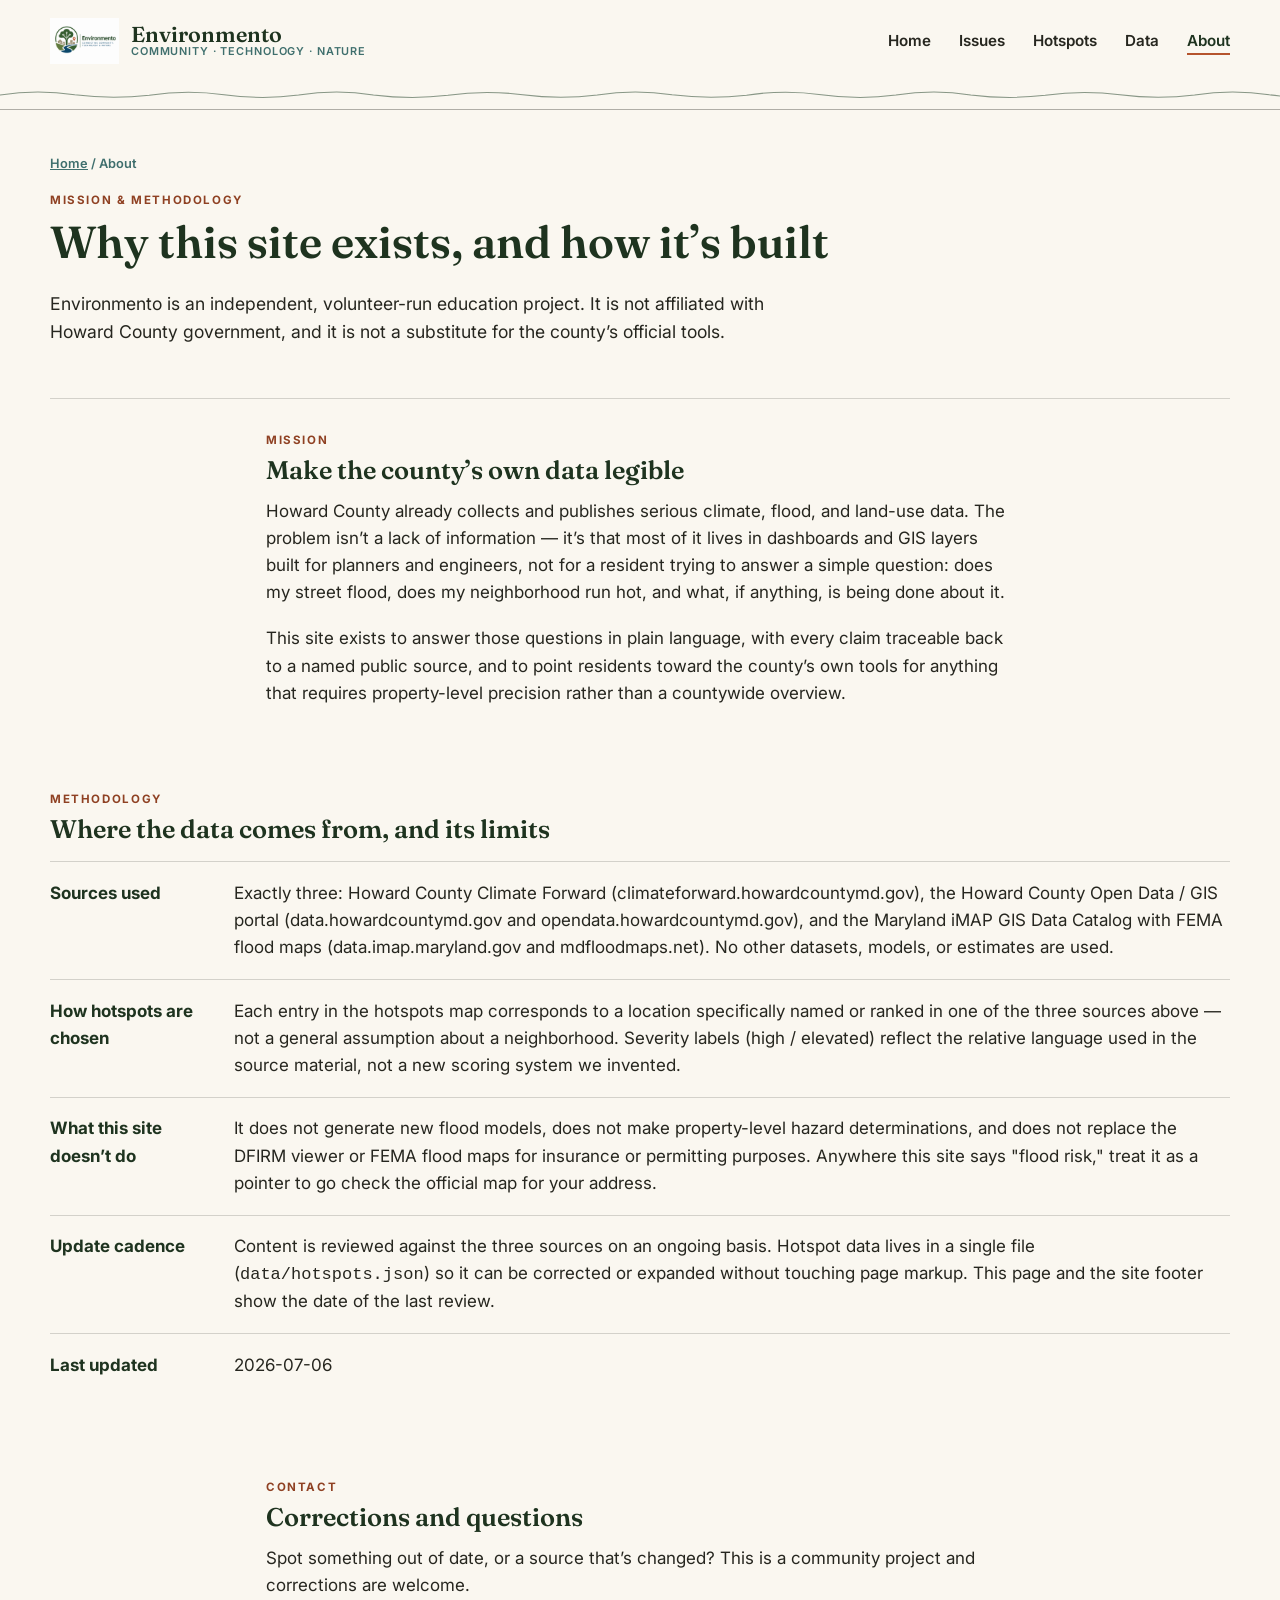
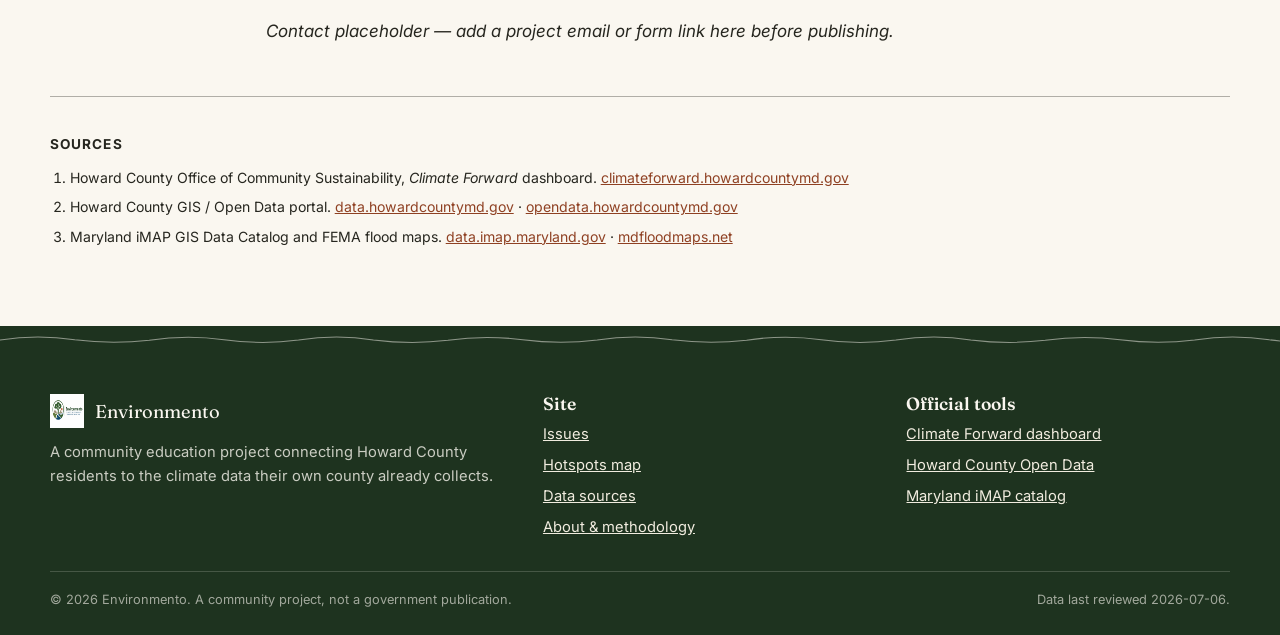
==== pages/about.html @ b81f664d "Initial commit: Environmento site" ====
<!DOCTYPE html>
<html lang="en">
<head>
  <meta charset="UTF-8">
  <meta name="viewport" content="width=device-width, initial-scale=1.0">
  <title>About — Environmento</title>
  <meta name="description" content="Mission, methodology, and contact information for Environmento, a Howard County climate education project.">
  <link rel="icon" href="../assets/images/environmento-logo.png">
  <link rel="preconnect" href="https://fonts.googleapis.com">
  <link rel="preconnect" href="https://fonts.gstatic.com" crossorigin>
  <link href="https://fonts.googleapis.com/css2?family=Fraunces:opsz,wght@9..144,500;9..144,600;9..144,700&family=Inter:wght@400;500;600;700&display=swap" rel="stylesheet">
  <link rel="stylesheet" href="../css/styles.css">
</head>
<body>
  <a class="skip-link" href="#main">Skip to main content</a>

  <header class="site-header">
    <div class="wrap site-header__bar">
      <a class="brand" href="../index.html">
        <img class="brand__logo" src="../assets/images/environmento-logo.png" alt="Environmento logo: a tree with circuit-like branches rooted above a winding river, encircled by houses and rowhomes">
        <span class="brand__text">
          <span class="brand__name">Environmento</span>
          <span class="brand__tagline">Community &middot; Technology &middot; Nature</span>
        </span>
      </a>
      <button class="nav-toggle" aria-expanded="false" aria-controls="main-nav" type="button">
        <span class="visually-hidden">Toggle menu</span>&#9776;
      </button>
      <nav class="main-nav" id="main-nav" aria-label="Main">
        <ul>
          <li><a href="../index.html">Home</a></li>
          <li><a href="issues.html">Issues</a></li>
          <li><a href="hotspots.html">Hotspots</a></li>
          <li><a href="data.html">Data</a></li>
          <li><a href="about.html" aria-current="page">About</a></li>
        </ul>
      </nav>
    </div>
    <svg class="topo-line env-anim" viewBox="0 0 1200 48" width="1200" height="48" preserveAspectRatio="none" aria-hidden="true">
      <path class="env-wave-line" d="M -140 24 Q -105 15, -70 23.65 Q -35 32, 0 24 Q 35 14, 70 23.65 Q 105 31.5, 140 24.35 Q 175 14.5, 210 23.475 Q 245 32.5, 280 24.175 Q 315 13.5, 350 23.825 Q 385 32, 420 24.525 Q 455 15, 490 23.65 Q 525 32, 560 24 Q 595 14, 630 23.65 Q 665 31.5, 700 24.35 Q 735 14.5, 770 23.475 Q 805 32.5, 840 24.175 Q 875 13.5, 910 23.825 Q 945 32, 980 24.525 Q 1015 15, 1050 23.65 Q 1085 32, 1120 24 Q 1155 14, 1190 23.65 Q 1225 31.5, 1260 24.35 Q 1295 14.5, 1330 23.475 Q 1365 32.5, 1400 24.175" fill="none" stroke="currentColor" stroke-width="1.75" stroke-linecap="round"/>
    </svg>
  </header>

  <main id="main">
    <div class="wrap page-head reveal">
      <p class="breadcrumb"><a href="../index.html">Home</a> / About</p>
      <span class="eyebrow">Mission &amp; methodology</span>
      <h1>Why this site exists, and how it&rsquo;s built</h1>
      <p class="page-head__lede">Environmento is an independent, volunteer-run education project. It is not affiliated with Howard County government, and it is not a substitute for the county&rsquo;s official tools.</p>
    </div>

    <section class="wrap section--tight prose reveal">
      <span class="eyebrow">Mission</span>
      <h2>Make the county&rsquo;s own data legible</h2>
      <p>Howard County already collects and publishes serious climate, flood, and land-use data. The problem isn&rsquo;t a lack of information &mdash; it&rsquo;s that most of it lives in dashboards and GIS layers built for planners and engineers, not for a resident trying to answer a simple question: does my street flood, does my neighborhood run hot, and what, if anything, is being done about it.</p>
      <p>This site exists to answer those questions in plain language, with every claim traceable back to a named public source, and to point residents toward the county&rsquo;s own tools for anything that requires property-level precision rather than a countywide overview.</p>
    </section>

    <section class="wrap section--tight reveal">
      <span class="eyebrow">Methodology</span>
      <h2>Where the data comes from, and its limits</h2>
      <dl class="methodology-list">
        <li>
          <dt>Sources used</dt>
          <dd>Exactly three: Howard County Climate Forward (climateforward.howardcountymd.gov), the Howard County Open Data / GIS portal (data.howardcountymd.gov and opendata.howardcountymd.gov), and the Maryland iMAP GIS Data Catalog with FEMA flood maps (data.imap.maryland.gov and mdfloodmaps.net). No other datasets, models, or estimates are used.</dd>
        </li>
        <li>
          <dt>How hotspots are chosen</dt>
          <dd>Each entry in the hotspots map corresponds to a location specifically named or ranked in one of the three sources above &mdash; not a general assumption about a neighborhood. Severity labels (high / elevated) reflect the relative language used in the source material, not a new scoring system we invented.</dd>
        </li>
        <li>
          <dt>What this site doesn&rsquo;t do</dt>
          <dd>It does not generate new flood models, does not make property-level hazard determinations, and does not replace the DFIRM viewer or FEMA flood maps for insurance or permitting purposes. Anywhere this site says "flood risk," treat it as a pointer to go check the official map for your address.</dd>
        </li>
        <li>
          <dt>Update cadence</dt>
          <dd>Content is reviewed against the three sources on an ongoing basis. Hotspot data lives in a single file (<code>data/hotspots.json</code>) so it can be corrected or expanded without touching page markup. This page and the site footer show the date of the last review.</dd>
        </li>
        <li>
          <dt>Last updated</dt>
          <dd>2026-07-06</dd>
        </li>
      </dl>
    </section>

    <section class="wrap section--tight prose reveal">
      <span class="eyebrow">Contact</span>
      <h2>Corrections and questions</h2>
      <p>Spot something out of date, or a source that&rsquo;s changed? This is a community project and corrections are welcome.</p>
      <p><em>Contact placeholder &mdash; add a project email or form link here before publishing.</em></p>
    </section>

    <section class="wrap citations">
      <h2>Sources</h2>
      <ol>
        <li id="cite-1">Howard County Office of Community Sustainability, <em>Climate Forward</em> dashboard. <a href="https://climateforward.howardcountymd.gov/" target="_blank" rel="noopener">climateforward.howardcountymd.gov</a></li>
        <li id="cite-2">Howard County GIS / Open Data portal. <a href="https://data.howardcountymd.gov/" target="_blank" rel="noopener">data.howardcountymd.gov</a> &middot; <a href="https://opendata.howardcountymd.gov/" target="_blank" rel="noopener">opendata.howardcountymd.gov</a></li>
        <li id="cite-3">Maryland iMAP GIS Data Catalog and FEMA flood maps. <a href="https://data.imap.maryland.gov/" target="_blank" rel="noopener">data.imap.maryland.gov</a> &middot; <a href="https://mdfloodmaps.net/" target="_blank" rel="noopener">mdfloodmaps.net</a></li>
      </ol>
    </section>
  </main>

  <footer class="site-footer">
    <svg class="topo-line topo-line--footer env-anim" viewBox="0 0 1200 48" width="1200" height="48" preserveAspectRatio="none" aria-hidden="true">
      <path class="env-wave-line" d="M -140 24 Q -105 15, -70 23.65 Q -35 32, 0 24 Q 35 14, 70 23.65 Q 105 31.5, 140 24.35 Q 175 14.5, 210 23.475 Q 245 32.5, 280 24.175 Q 315 13.5, 350 23.825 Q 385 32, 420 24.525 Q 455 15, 490 23.65 Q 525 32, 560 24 Q 595 14, 630 23.65 Q 665 31.5, 700 24.35 Q 735 14.5, 770 23.475 Q 805 32.5, 840 24.175 Q 875 13.5, 910 23.825 Q 945 32, 980 24.525 Q 1015 15, 1050 23.65 Q 1085 32, 1120 24 Q 1155 14, 1190 23.65 Q 1225 31.5, 1260 24.35 Q 1295 14.5, 1330 23.475 Q 1365 32.5, 1400 24.175" fill="none" stroke="currentColor" stroke-width="1.75" stroke-linecap="round"/>
    </svg>
    <div class="wrap site-footer__top">
      <div class="site-footer__grid">
        <div>
          <div class="site-footer__brand">
            <img src="../assets/images/environmento-logo.png" alt="" width="34" height="34">
            <span>Environmento</span>
          </div>
          <p>A community education project connecting Howard County residents to the climate data their own county already collects.</p>
        </div>
        <div>
          <h2>Site</h2>
          <ul>
            <li><a href="issues.html">Issues</a></li>
            <li><a href="hotspots.html">Hotspots map</a></li>
            <li><a href="data.html">Data sources</a></li>
            <li><a href="about.html">About &amp; methodology</a></li>
          </ul>
        </div>
        <div>
          <h2>Official tools</h2>
          <ul>
            <li><a href="https://climateforward.howardcountymd.gov/" target="_blank" rel="noopener">Climate Forward dashboard</a></li>
            <li><a href="https://data.howardcountymd.gov/" target="_blank" rel="noopener">Howard County Open Data</a></li>
            <li><a href="https://data.imap.maryland.gov/" target="_blank" rel="noopener">Maryland iMAP catalog</a></li>
          </ul>
        </div>
      </div>
    </div>
    <div class="wrap site-footer__bottom">
      <span>&copy; <span id="current-year">2026</span> Environmento. A community project, not a government publication.</span>
      <span>Data last reviewed 2026-07-06.</span>
    </div>
  </footer>

  <script src="../js/main.js"></script>
</body>
</html>
---- css/styles.css ----
/* =========================================================
   Environmento — Howard County climate awareness site
   Design system: earthy, editorial, restrained.
   ========================================================= */

:root {
  /* Patapsco valley palette */
  --forest: #2d4a32;
  --forest-dark: #1e331f;
  --cream: #faf7f0;
  --cream-deep: #f1ecdf;
  --clay: #b5542d;
  --clay-dark: #8f4123;
  --charcoal: #26261f;
  --amber: #b8842e;
  --teal: #3f6f6d;

  --rule: rgba(38, 38, 31, 0.18);
  --rule-strong: rgba(38, 38, 31, 0.35);

  --serif: "Fraunces", Georgia, "Times New Roman", serif;
  --sans: "Inter", -apple-system, BlinkMacSystemFont, "Segoe UI", sans-serif;

  --measure: 68ch;
  --container: 1180px;
}

/* ---------- Reset ---------- */
*, *::before, *::after { box-sizing: border-box; }
html { -webkit-text-size-adjust: 100%; scroll-behavior: smooth; }
body {
  margin: 0;
  background: var(--cream);
  color: var(--charcoal);
  font-family: var(--sans);
  font-size: 1.0625rem;
  line-height: 1.6;
  -webkit-font-smoothing: antialiased;
}
img { max-width: 100%; display: block; }
h1, h2, h3, h4 {
  font-family: var(--serif);
  font-weight: 600;
  line-height: 1.15;
  color: var(--forest-dark);
  margin: 0 0 0.5em;
}
p { margin: 0 0 1.1em; }
a { color: var(--clay-dark); }
ul, ol { padding-left: 1.3em; }

@media (prefers-reduced-motion: reduce) {
  html { scroll-behavior: auto; }
  * { animation-duration: 0.001ms !important; transition-duration: 0.001ms !important; }
}

/* ---------- Skip link & focus ---------- */
.skip-link {
  position: absolute;
  left: -999px;
  top: 0;
  background: var(--forest-dark);
  color: var(--cream);
  padding: 0.75em 1.25em;
  z-index: 200;
  font-family: var(--sans);
  font-weight: 600;
  text-decoration: none;
  border-radius: 0 0 4px 0;
}
.skip-link:focus {
  left: 0;
}

:focus-visible {
  outline: 3px solid var(--clay);
  outline-offset: 2px;
}
a:focus-visible, button:focus-visible {
  outline: 3px solid var(--clay-dark);
  outline-offset: 2px;
}

/* ---------- Layout helpers ---------- */
.wrap {
  max-width: var(--container);
  margin: 0 auto;
  padding: 0 1.5rem;
}
.prose {
  max-width: var(--measure);
}
.rule {
  border: none;
  border-top: 1px solid var(--rule);
  margin: 2.5rem 0;
}
.eyebrow {
  font-family: var(--sans);
  font-size: 0.72rem;
  font-weight: 700;
  letter-spacing: 0.14em;
  text-transform: uppercase;
  color: var(--clay-dark);
  display: block;
  margin-bottom: 0.6em;
}
.visually-hidden {
  position: absolute;
  width: 1px; height: 1px;
  margin: -1px; padding: 0; border: 0;
  clip: rect(0 0 0 0);
  clip-path: inset(50%);
  overflow: hidden;
  white-space: nowrap;
}

/* ---------- Topographic motif ---------- */
.topo-line {
  display: block;
  width: 100%;
  height: 28px;
  color: var(--forest);
  opacity: 0.55;
}
.topo-line--footer { color: var(--cream); opacity: 0.5; }

/* ---------- Header ---------- */
.site-header {
  border-bottom: 1px solid var(--rule-strong);
  background: var(--cream);
}
.site-header__bar {
  display: flex;
  align-items: center;
  justify-content: space-between;
  gap: 1.5rem;
  padding: 1.1rem 0;
}
.brand {
  display: flex;
  align-items: center;
  gap: 0.75rem;
  text-decoration: none;
  color: var(--charcoal);
}
.brand__logo {
  height: 46px;
  width: auto;
}
.brand__text {
  display: flex;
  flex-direction: column;
  line-height: 1.1;
}
.brand__name {
  font-family: var(--serif);
  font-weight: 600;
  font-size: 1.35rem;
  color: var(--forest-dark);
}
.brand__tagline {
  font-size: 0.68rem;
  letter-spacing: 0.08em;
  text-transform: uppercase;
  color: var(--teal);
  font-weight: 600;
}

.main-nav ul {
  list-style: none;
  display: flex;
  gap: 1.75rem;
  margin: 0;
  padding: 0;
}
.main-nav a {
  font-weight: 600;
  font-size: 0.95rem;
  text-decoration: none;
  color: var(--charcoal);
  padding-bottom: 3px;
  border-bottom: 2px solid transparent;
}
.main-nav a:hover,
.main-nav a[aria-current="page"] {
  border-bottom-color: var(--clay);
  color: var(--forest-dark);
}

.nav-toggle {
  display: none;
  background: none;
  border: 1px solid var(--rule-strong);
  border-radius: 4px;
  padding: 0.5em 0.7em;
  font-size: 1.2rem;
  color: var(--forest-dark);
}

/* ---------- Hero ---------- */
.hero {
  padding: 3.5rem 0 3rem;
  border-bottom: 1px solid var(--rule);
}
.hero__grid {
  display: grid;
  grid-template-columns: 1.35fr 1fr;
  gap: 3rem;
  align-items: end;
}
.hero__eyebrow { margin-bottom: 0.9em; }
.hero h1 {
  font-size: clamp(2.1rem, 4.2vw, 3.4rem);
  margin-bottom: 0.4em;
}
.hero__lede {
  font-size: 1.2rem;
  color: var(--charcoal);
  max-width: 46ch;
}
.hero__aside {
  border-left: 1px solid var(--rule-strong);
  padding-left: 1.75rem;
}
.hero__aside p { font-size: 0.95rem; }
.hero__stat {
  font-family: var(--serif);
  font-size: 2.6rem;
  color: var(--clay-dark);
  line-height: 1;
  display: block;
}
.hero__stat-label {
  font-size: 0.85rem;
  color: var(--charcoal);
  display: block;
  margin-top: 0.35em;
}

.hero-cta {
  display: inline-flex;
  align-items: center;
  gap: 0.5em;
  margin-top: 1.6rem;
  font-family: var(--sans);
  font-weight: 700;
  font-size: 1rem;
  text-decoration: none;
  color: var(--cream);
  background: var(--forest-dark);
  padding: 0.85em 1.5em;
  border-radius: 2px;
}
.hero-cta:hover { background: var(--forest); }
.hero-cta:focus-visible { outline-offset: 3px; }
.hero-cta__arrow { font-size: 1.1em; }

/* ---------- Issue teasers ---------- */
.teasers {
  padding: 3rem 0;
}
.teasers__head {
  display: flex;
  justify-content: space-between;
  align-items: baseline;
  gap: 1rem;
  margin-bottom: 1.75rem;
  flex-wrap: wrap;
}
.teasers__head h2 { margin-bottom: 0; }
.teasers__link {
  font-weight: 600;
  font-size: 0.95rem;
  text-decoration: none;
  white-space: nowrap;
}
.teasers__link:hover { text-decoration: underline; }

.teaser-grid {
  display: grid;
  grid-template-columns: repeat(3, 1fr);
  gap: 0;
  border-top: 1px solid var(--rule-strong);
}
.teaser {
  padding: 1.75rem 1.75rem 1.75rem 0;
  border-right: 1px solid var(--rule);
}
.teaser:last-child { border-right: none; padding-right: 0; }
.teaser:not(:first-child) { padding-left: 1.75rem; }
.teaser__tag {
  display: inline-block;
  font-size: 0.7rem;
  font-weight: 700;
  letter-spacing: 0.08em;
  text-transform: uppercase;
  padding: 0.25em 0.6em;
  margin-bottom: 0.9em;
  border: 1px solid currentColor;
}
.teaser__tag--flood { color: var(--clay-dark); }
.teaser__tag--heat { color: var(--amber); }
.teaser__tag--water { color: var(--teal); }
.teaser h3 { font-size: 1.3rem; }
.teaser p { font-size: 0.98rem; }
.teaser a.teaser__more {
  font-weight: 600;
  font-size: 0.92rem;
  text-decoration: none;
}
.teaser a.teaser__more:hover { text-decoration: underline; }

/* ---------- Callout / feature band ---------- */
.callout {
  background: var(--forest-dark);
  color: var(--cream-deep);
  padding: 3rem 0;
}
.callout h2 { color: var(--cream); }
.callout .eyebrow { color: #cbb98a; }
.callout__grid {
  display: grid;
  grid-template-columns: 1fr auto;
  gap: 2rem;
  align-items: center;
}
.callout p { max-width: 56ch; color: rgba(250,247,240,0.85); }
.callout .hero-cta {
  background: var(--clay);
  color: var(--cream);
  margin-top: 0;
}
.callout .hero-cta:hover { background: var(--clay-dark); }

/* ---------- Sections generic ---------- */
.section { padding: 3rem 0; }
.section--tight { padding: 2rem 0; }
.section h2 {
  font-size: clamp(1.6rem, 2.6vw, 2.1rem);
}

/* ---------- Page header (interior pages) ---------- */
.page-head {
  padding: 2.75rem 0 2rem;
  border-bottom: 1px solid var(--rule);
}
.page-head h1 {
  font-size: clamp(1.9rem, 3.6vw, 2.8rem);
}
.page-head__lede {
  max-width: var(--measure);
  font-size: 1.1rem;
}
.breadcrumb {
  font-size: 0.8rem;
  color: var(--teal);
  margin-bottom: 1rem;
  font-weight: 600;
}
.breadcrumb a { color: var(--teal); }

/* ---------- Issue explainer blocks (issues.html) ---------- */
.issue-block {
  padding: 3rem 0;
  border-bottom: 1px solid var(--rule);
  display: grid;
  grid-template-columns: 1fr 1fr;
  gap: 3rem;
}
.issue-block:nth-child(even) .issue-block__figure { order: -1; }
.issue-block__label {
  font-size: 0.72rem;
  font-weight: 700;
  letter-spacing: 0.12em;
  text-transform: uppercase;
}
.issue-block--flood .issue-block__label { color: var(--clay-dark); }
.issue-block--heat .issue-block__label { color: var(--amber); }
.issue-block--water .issue-block__label { color: var(--teal); }

.issue-block__figure img {
  width: 100%;
  height: 260px;
  object-fit: cover;
  filter: saturate(0.72) sepia(0.12);
  border: 1px solid var(--rule-strong);
}
.issue-block__figure figcaption {
  font-size: 0.82rem;
  color: var(--teal);
  margin-top: 0.6em;
  font-style: italic;
}

.stat-strip {
  display: flex;
  gap: 2.25rem;
  margin: 1.5rem 0;
  flex-wrap: wrap;
}
.stat-strip__item {
  border-left: 3px solid var(--clay);
  padding-left: 0.85rem;
}
.stat-strip__num {
  font-family: var(--serif);
  font-size: 1.9rem;
  display: block;
  color: var(--forest-dark);
  line-height: 1.1;
}
.stat-strip__label {
  font-size: 0.82rem;
  color: var(--charcoal);
}
.stat-strip__item sup { font-size: 0.65em; }

.action-list {
  background: var(--cream-deep);
  border: 1px solid var(--rule);
  padding: 1.75rem 2rem;
  margin-top: 1rem;
}
.action-list h3 { font-size: 1.15rem; }
.action-list ul { padding-left: 1.1em; }
.action-list li { margin-bottom: 0.6em; }

/* ---------- Hotspots map page ---------- */
.map-layout {
  display: grid;
  grid-template-columns: 1fr;
  gap: 1.5rem;
}
.filter-bar {
  display: flex;
  flex-wrap: wrap;
  gap: 0.6rem;
  align-items: center;
  padding: 1rem 0;
  border-top: 1px solid var(--rule);
  border-bottom: 1px solid var(--rule);
  margin-bottom: 1.5rem;
}
.filter-bar__label {
  font-size: 0.78rem;
  font-weight: 700;
  letter-spacing: 0.08em;
  text-transform: uppercase;
  color: var(--charcoal);
  margin-right: 0.4rem;
}
.filter-chip {
  font-family: var(--sans);
  font-weight: 600;
  font-size: 0.88rem;
  background: transparent;
  border: 1.5px solid var(--rule-strong);
  color: var(--charcoal);
  padding: 0.45em 0.95em;
  border-radius: 999px;
  cursor: pointer;
  display: inline-flex;
  align-items: center;
  gap: 0.5em;
}
.filter-chip__swatch {
  width: 0.65em;
  height: 0.65em;
  border-radius: 50%;
  display: inline-block;
}
.filter-chip[aria-pressed="true"] {
  border-color: currentColor;
  background: var(--cream-deep);
}
.filter-chip--flood[aria-pressed="true"] { color: var(--clay-dark); }
.filter-chip--heat[aria-pressed="true"] { color: var(--amber); }
.filter-chip--water[aria-pressed="true"] { color: var(--teal); }
.filter-chip:hover { background: var(--cream-deep); }

#map {
  width: 100%;
  height: 520px;
  border: 1px solid var(--rule-strong);
  background: var(--cream-deep);
}
.map-note {
  font-size: 0.85rem;
  color: var(--teal);
  margin-top: 0.6rem;
}

.disclaimer {
  background: var(--cream-deep);
  border-left: 4px solid var(--clay);
  padding: 1.1rem 1.4rem;
  margin: 1.75rem 0;
  font-size: 0.94rem;
}
.disclaimer strong { color: var(--forest-dark); }

.hotspot-table-wrap {
  overflow-x: auto;
  border: 1px solid var(--rule);
}
table.hotspot-table {
  width: 100%;
  border-collapse: collapse;
  font-size: 0.94rem;
}
.hotspot-table caption {
  text-align: left;
  padding: 0.9rem 1rem 0.6rem;
  font-size: 0.85rem;
  color: var(--teal);
}
.hotspot-table th, .hotspot-table td {
  text-align: left;
  padding: 0.85rem 1rem;
  border-top: 1px solid var(--rule);
  vertical-align: top;
}
.hotspot-table thead th {
  font-size: 0.75rem;
  letter-spacing: 0.06em;
  text-transform: uppercase;
  color: var(--charcoal);
  border-top: none;
  border-bottom: 2px solid var(--rule-strong);
}
.hotspot-table tbody tr {
  cursor: pointer;
}
.hotspot-table tbody tr:hover,
.hotspot-table tbody tr:focus-within,
.hotspot-table tbody tr.is-active {
  background: var(--cream-deep);
}
.hotspot-table tbody tr[hidden] { display: none; }

.badge {
  display: inline-block;
  font-size: 0.72rem;
  font-weight: 700;
  letter-spacing: 0.04em;
  text-transform: uppercase;
  padding: 0.22em 0.6em;
  border-radius: 2px;
  color: var(--cream);
}
.badge--high { background: var(--clay-dark); }
.badge--elevated { background: var(--amber); }

.row-link {
  font-weight: 600;
  background: none;
  border: none;
  color: var(--clay-dark);
  font-family: var(--sans);
  font-size: 0.94rem;
  cursor: pointer;
  padding: 0;
  text-decoration: underline;
}

/* Leaflet popup theming */
.leaflet-popup-content-wrapper {
  background: var(--cream);
  color: var(--charcoal);
  border-radius: 2px;
  font-family: var(--sans);
}
.popup h3 {
  font-family: var(--serif);
  font-size: 1.05rem;
  margin-bottom: 0.3em;
}
.popup p { font-size: 0.88rem; margin-bottom: 0.6em; }
.popup .badge { margin-bottom: 0.5em; }
.popup__done {
  font-size: 0.82rem;
  border-top: 1px solid var(--rule);
  padding-top: 0.5em;
  margin-top: 0.5em;
}
.popup__source {
  font-size: 0.8rem;
}

/* ---------- Data page ---------- */
.data-source-card {
  border: 1px solid var(--rule-strong);
  padding: 1.75rem;
  margin-bottom: 1.5rem;
}
.data-source-card h3 {
  font-size: 1.3rem;
  margin-bottom: 0.2em;
}
.data-source-card__meta {
  font-size: 0.8rem;
  color: var(--teal);
  margin-bottom: 0.9em;
  font-weight: 600;
}
.data-source-card__link {
  display: inline-block;
  margin-top: 0.4em;
  font-weight: 700;
  text-decoration: none;
  border-bottom: 2px solid var(--clay);
}
.data-source-card__link:hover { border-color: var(--clay-dark); }

/* ---------- About page ---------- */
.methodology-list {
  list-style: none;
  padding: 0;
}
.methodology-list li {
  padding: 1.1rem 0;
  border-top: 1px solid var(--rule);
  display: grid;
  grid-template-columns: 160px 1fr;
  gap: 1.5rem;
}
.methodology-list dt {
  font-weight: 700;
  color: var(--forest-dark);
}
.methodology-list dd { margin: 0; }

/* ---------- Footnotes / citations ---------- */
.citations {
  padding: 2.5rem 0 1rem;
  border-top: 1px solid var(--rule-strong);
}
.citations h2 {
  font-size: 0.85rem;
  letter-spacing: 0.08em;
  text-transform: uppercase;
  color: var(--charcoal);
  font-family: var(--sans);
  font-weight: 700;
}
.citations ol {
  padding-left: 1.4em;
  font-size: 0.88rem;
  color: var(--charcoal);
}
.citations li { margin-bottom: 0.5em; }
.citations a { color: var(--clay-dark); }

/* ---------- Footer ---------- */
.site-footer {
  background: var(--forest-dark);
  color: var(--cream-deep);
  margin-top: 3rem;
}
.site-footer__top { padding: 2.5rem 0 1.5rem; }
.site-footer__grid {
  display: grid;
  grid-template-columns: 1.4fr 1fr 1fr;
  gap: 2.5rem;
}
.site-footer h2 {
  color: var(--cream);
  font-size: 1.1rem;
}
.site-footer p, .site-footer li {
  color: rgba(250,247,240,0.78);
  font-size: 0.92rem;
}
.site-footer a { color: var(--cream-deep); }
.site-footer a:hover { color: var(--cream); }
.site-footer ul { list-style: none; padding: 0; margin: 0; }
.site-footer li { margin-bottom: 0.5em; }
.site-footer__brand {
  display: flex;
  align-items: center;
  gap: 0.7rem;
  margin-bottom: 0.8rem;
}
.site-footer__brand img { height: 34px; }
.site-footer__brand span {
  font-family: var(--serif);
  font-size: 1.15rem;
  color: var(--cream);
}
.site-footer__bottom {
  border-top: 1px solid rgba(250,247,240,0.18);
  padding: 1.1rem 0 1.6rem;
  font-size: 0.8rem;
  color: rgba(250,247,240,0.6);
  display: flex;
  justify-content: space-between;
  flex-wrap: wrap;
  gap: 0.5rem;
}

/* ---------- Responsive ---------- */
@media (max-width: 900px) {
  .hero__grid { grid-template-columns: 1fr; }
  .hero__aside {
    border-left: none;
    border-top: 1px solid var(--rule-strong);
    padding-left: 0;
    padding-top: 1.25rem;
    display: flex;
    gap: 2rem;
  }
  .teaser-grid { grid-template-columns: 1fr; }
  .teaser {
    border-right: none;
    padding: 1.5rem 0;
    border-bottom: 1px solid var(--rule);
  }
  .teaser:not(:first-child) { padding-left: 0; }
  .issue-block { grid-template-columns: 1fr; gap: 1.5rem; }
  .issue-block:nth-child(even) .issue-block__figure { order: 0; }
  .callout__grid { grid-template-columns: 1fr; text-align: left; }
  .site-footer__grid { grid-template-columns: 1fr 1fr; }
  .methodology-list li { grid-template-columns: 1fr; gap: 0.3rem; }
}

@media (max-width: 700px) {
  .main-nav { display: none; }
  .main-nav.is-open {
    display: block;
    position: absolute;
    top: 100%;
    left: 0;
    right: 0;
    background: var(--cream);
    border-bottom: 1px solid var(--rule-strong);
    padding: 1rem 1.5rem 1.5rem;
    z-index: 100;
  }
  .main-nav.is-open ul {
    flex-direction: column;
    gap: 1rem;
  }
  .nav-toggle { display: inline-flex; }
  .site-header__bar { position: relative; }
  .site-footer__grid { grid-template-columns: 1fr; gap: 1.75rem; }
  #map { height: 420px; }
  .hero__aside { flex-direction: column; gap: 1rem; }
}

/* =========================================================
   Motion — animated line-art illustrations + scroll reveals
   ========================================================= */

/* Recolor the wave asset's hardcoded stroke to inherit .topo-line's color */
.env-wave-line { stroke: currentColor; }

/* Illustration sizing: modest, never dominating the section */
.issue-block__icon {
  width: 260px;
  height: auto;
  margin-bottom: 1rem;
}
.issue-block__icon svg { display: block; width: 100%; height: auto; }

.hero__scroll-hint {
  width: 32px;
  margin: 2rem auto 0;
  opacity: 1;
  transition: opacity 0.4s ease-out;
}
.hero__scroll-hint svg { display: block; width: 100%; height: auto; }
body.has-scrolled .hero__scroll-hint {
  opacity: 0;
  pointer-events: none;
}

/* Idle loops: keyframes for each asset's animated parts */
@keyframes env-wave-drift {
  0% { transform: translate(0, 0); }
  25% { transform: translate(-35px, -13px); }
  50% { transform: translate(-70px, 0); }
  75% { transform: translate(-105px, -13px); }
  100% { transform: translate(-140px, 0); }
}
@keyframes env-river-bob {
  0%, 100% { transform: translateY(0); }
  50% { transform: translateY(-10px); }
}
@keyframes env-sun-ray-pulse {
  0%, 87.5%, 100% { opacity: 0.1; stroke-width: 1.75px; }
  6.25% { opacity: 1; stroke-width: 3.25px; }
  12.5% { opacity: 0.1; stroke-width: 1.75px; }
}
@keyframes env-drop-fall {
  0% { opacity: 0; translate: 0 0; }
  10% { opacity: 1; translate: 0 0; }
  55%, 100% { opacity: 0; translate: 0 32px; }
}
@keyframes env-scroll-pulse {
  0%, 100% { opacity: 0.25; transform: translateY(0); }
  50% { opacity: 1; transform: translateY(6px); }
}

/* No animation exists until JS marks the wrapper visible — assigning the
   animation fresh (rather than toggling animation-play-state on a paused
   animation) avoids a WebKit/Safari bug where animations created already
   paused sometimes never start even after switching to "running". */
.env-anim.is-visible .env-wave-line { animation: env-wave-drift 3.5s ease-in-out infinite; }
.env-anim.is-visible .env-river-water { animation: env-river-bob 1.2s ease-in-out infinite; }
.env-anim.is-visible .env-sun-ray { animation: env-sun-ray-pulse 4s ease-in-out infinite; }
.env-anim.is-visible .env-drop { animation: env-drop-fall 1.8s ease-in infinite; }
.env-anim.is-visible .env-scroll { animation: env-scroll-pulse 1.8s ease-in-out infinite; }

/* Scroll reveals: fade + translate up, staggered by JS via --reveal-delay */
.reveal {
  opacity: 0;
  transform: translateY(16px);
  transition: opacity 0.6s ease-out, transform 0.6s ease-out;
  transition-delay: var(--reveal-delay, 0ms);
}
.reveal.is-revealed {
  opacity: 1;
  transform: translateY(0);
}

/* Hover: cards lift slightly and border shifts toward terracotta (desktop only) */
@media (hover: hover) and (pointer: fine) {
  .teaser, .data-source-card, .action-list {
    transition: transform 150ms ease, border-color 150ms ease;
  }
  .teaser:hover { transform: translateY(-2px); border-right-color: var(--clay); border-bottom-color: var(--clay); }
  .data-source-card:hover, .action-list:hover {
    transform: translateY(-2px);
    border-color: var(--clay);
  }
}

@media (prefers-reduced-motion: reduce) {
  .env-wave-line, .env-river-water, .env-sun-ray, .env-drop, .env-scroll {
    animation-play-state: paused !important;
  }
  .reveal {
    opacity: 1 !important;
    transform: none !important;
    transition: none !important;
  }
  .hero__scroll-hint { display: none; }
}
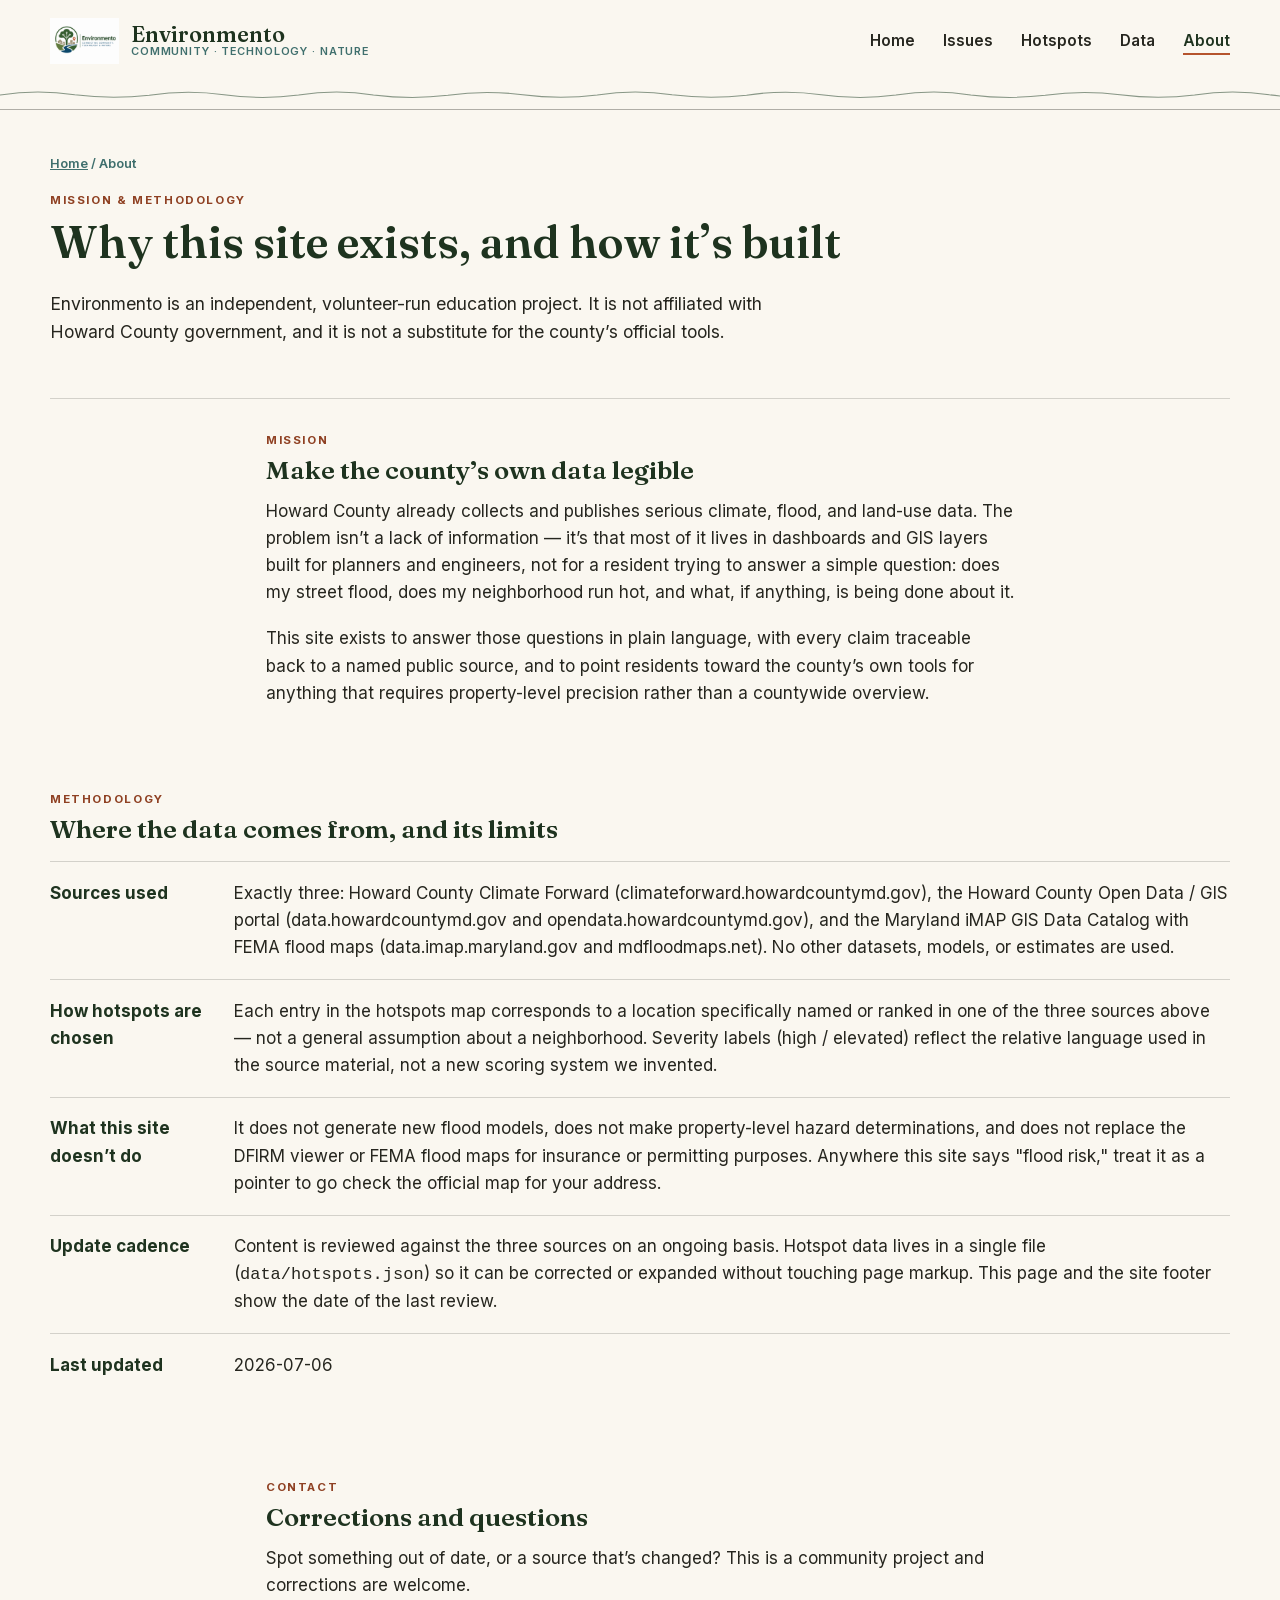
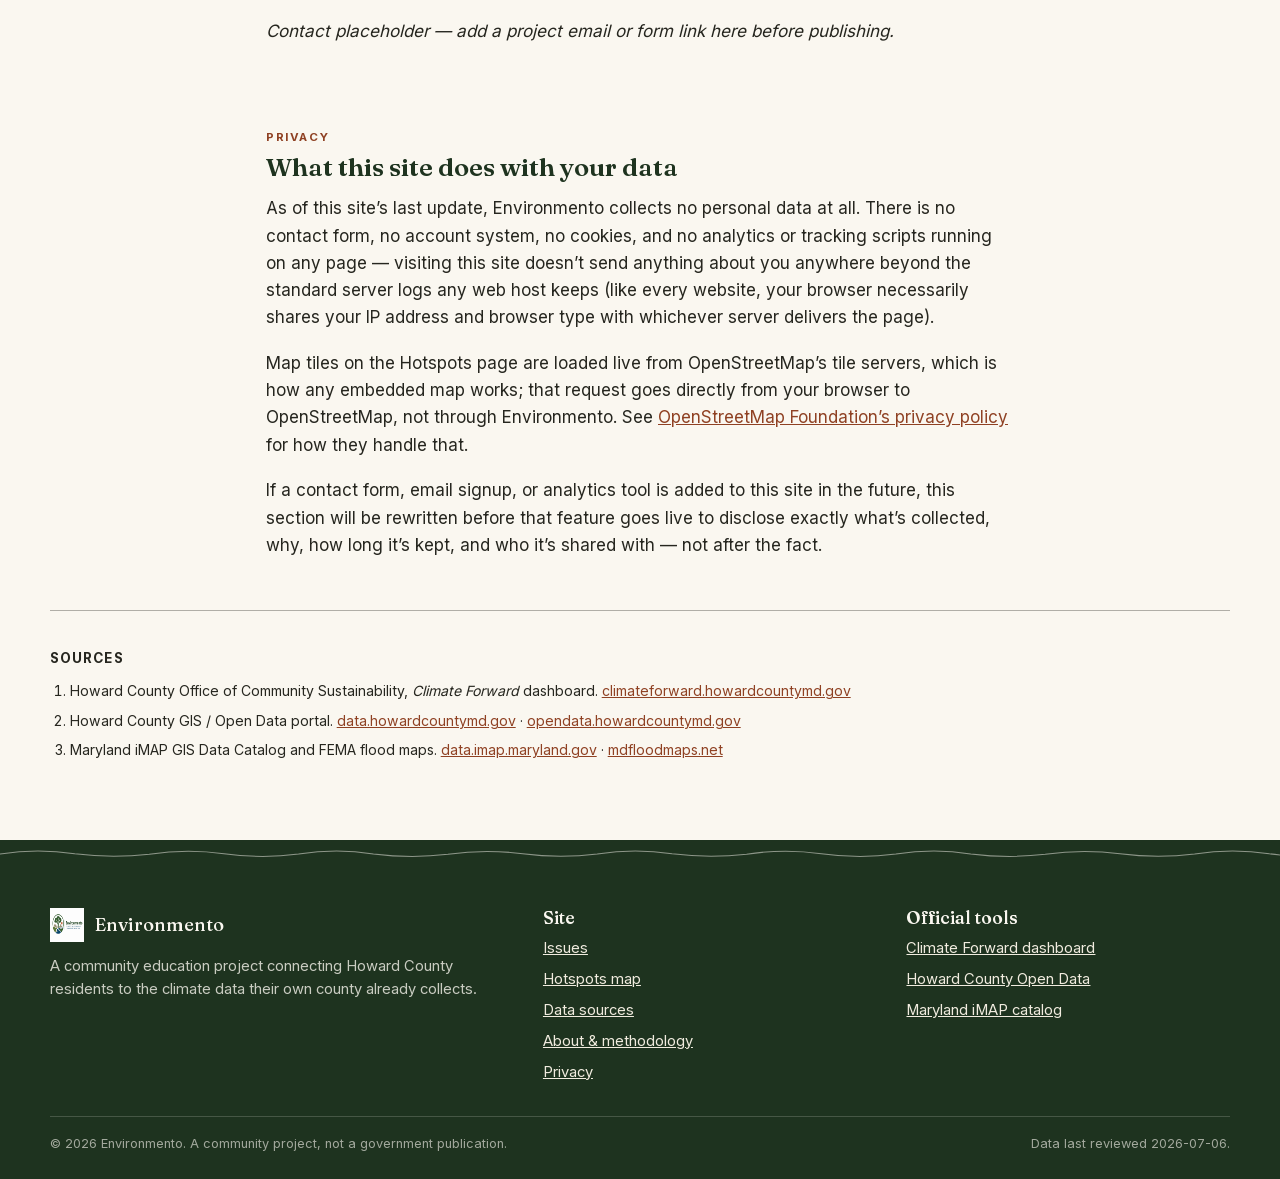
==== commit 17c41b23: "Replace placeholder images, self-host fonts, add privacy section, bigger/wavier animations - Replace" ====
--- a/pages/about.html
+++ b/pages/about.html
@@ -6,9 +6,6 @@
   <title>About — Environmento</title>
   <meta name="description" content="Mission, methodology, and contact information for Environmento, a Howard County climate education project.">
   <link rel="icon" href="../assets/images/environmento-logo.png">
-  <link rel="preconnect" href="https://fonts.googleapis.com">
-  <link rel="preconnect" href="https://fonts.gstatic.com" crossorigin>
-  <link href="https://fonts.googleapis.com/css2?family=Fraunces:opsz,wght@9..144,500;9..144,600;9..144,700&family=Inter:wght@400;500;600;700&display=swap" rel="stylesheet">
   <link rel="stylesheet" href="../css/styles.css">
 </head>
 <body>
@@ -90,6 +87,14 @@
       <p><em>Contact placeholder &mdash; add a project email or form link here before publishing.</em></p>
     </section>
 
+    <section class="wrap section--tight prose reveal" id="privacy">
+      <span class="eyebrow">Privacy</span>
+      <h2>What this site does with your data</h2>
+      <p>As of this site&rsquo;s last update, Environmento collects no personal data at all. There is no contact form, no account system, no cookies, and no analytics or tracking scripts running on any page &mdash; visiting this site doesn&rsquo;t send anything about you anywhere beyond the standard server logs any web host keeps (like every website, your browser necessarily shares your IP address and browser type with whichever server delivers the page).</p>
+      <p>Map tiles on the Hotspots page are loaded live from OpenStreetMap&rsquo;s tile servers, which is how any embedded map works; that request goes directly from your browser to OpenStreetMap, not through Environmento. See <a href="https://wiki.osmfoundation.org/wiki/Privacy_Policy" target="_blank" rel="noopener">OpenStreetMap Foundation&rsquo;s privacy policy</a> for how they handle that.</p>
+      <p>If a contact form, email signup, or analytics tool is added to this site in the future, this section will be rewritten before that feature goes live to disclose exactly what&rsquo;s collected, why, how long it&rsquo;s kept, and who it&rsquo;s shared with &mdash; not after the fact.</p>
+    </section>
+
     <section class="wrap citations">
       <h2>Sources</h2>
       <ol>
@@ -120,6 +125,7 @@
             <li><a href="hotspots.html">Hotspots map</a></li>
             <li><a href="data.html">Data sources</a></li>
             <li><a href="about.html">About &amp; methodology</a></li>
+            <li><a href="about.html#privacy">Privacy</a></li>
           </ul>
         </div>
         <div>
--- a/css/styles.css
+++ b/css/styles.css
@@ -2,6 +2,24 @@
    Environmento — Howard County climate awareness site
    Design system: earthy, editorial, restrained.
    ========================================================= */
+
+/* Self-hosted fonts (not loaded from Google's CDN) so no visitor IP
+   addresses are sent to a third party on page load. Both are variable
+   fonts, so one file each covers the full weight range used on the site. */
+@font-face {
+  font-family: "Fraunces";
+  font-style: normal;
+  font-weight: 500 700;
+  font-display: swap;
+  src: url("../assets/fonts/fraunces-variable.woff2") format("woff2");
+}
+@font-face {
+  font-family: "Inter";
+  font-style: normal;
+  font-weight: 400 700;
+  font-display: swap;
+  src: url("../assets/fonts/inter-variable.woff2") format("woff2");
+}
 
 :root {
   /* Patapsco valley palette */
@@ -757,7 +775,7 @@
 
 /* Illustration sizing: modest, never dominating the section */
 .issue-block__icon {
-  width: 260px;
+  width: 320px;
   height: auto;
   margin-bottom: 1rem;
 }
@@ -778,9 +796,13 @@
 /* Idle loops: keyframes for each asset's animated parts */
 @keyframes env-wave-drift {
   0% { transform: translate(0, 0); }
-  25% { transform: translate(-35px, -13px); }
+  12.5% { transform: translate(-17.5px, -19px); }
+  25% { transform: translate(-35px, 0); }
+  37.5% { transform: translate(-52.5px, -19px); }
   50% { transform: translate(-70px, 0); }
-  75% { transform: translate(-105px, -13px); }
+  62.5% { transform: translate(-87.5px, -19px); }
+  75% { transform: translate(-105px, 0); }
+  87.5% { transform: translate(-122.5px, -19px); }
   100% { transform: translate(-140px, 0); }
 }
 @keyframes env-river-bob {
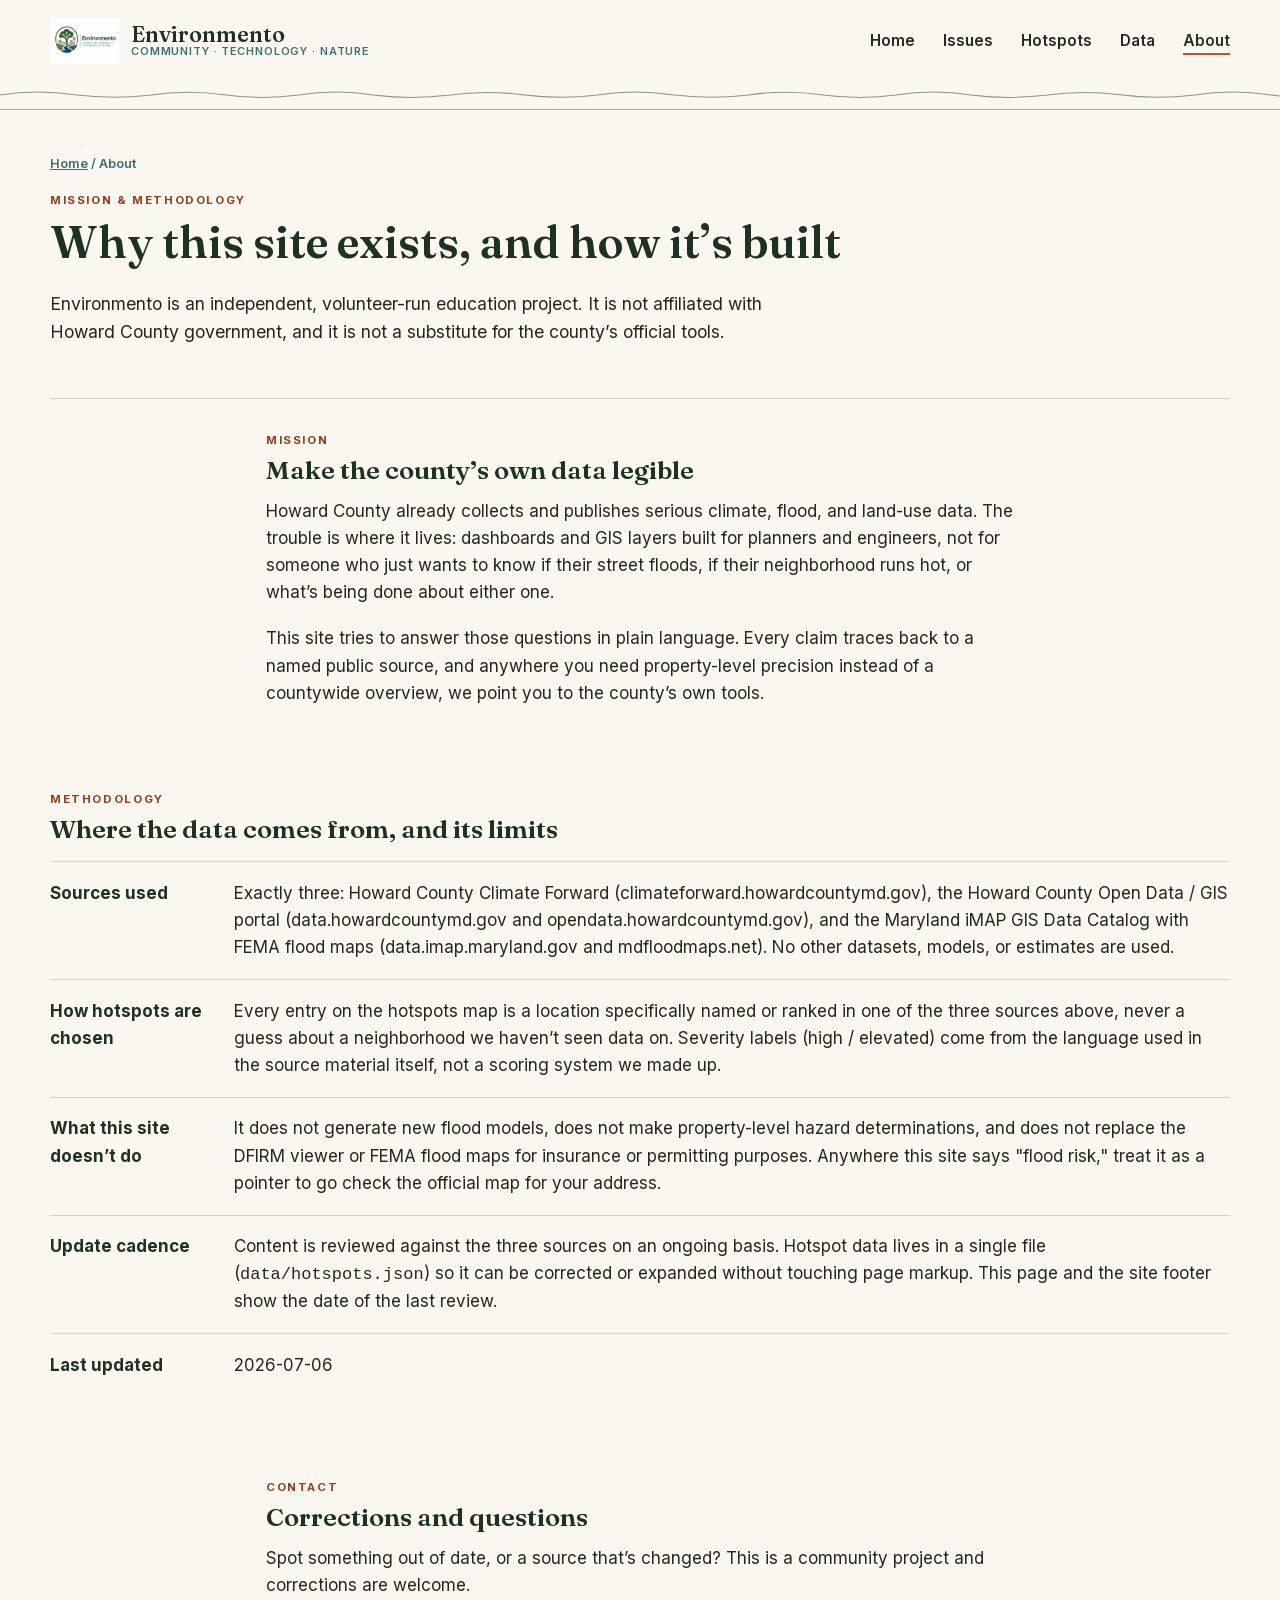
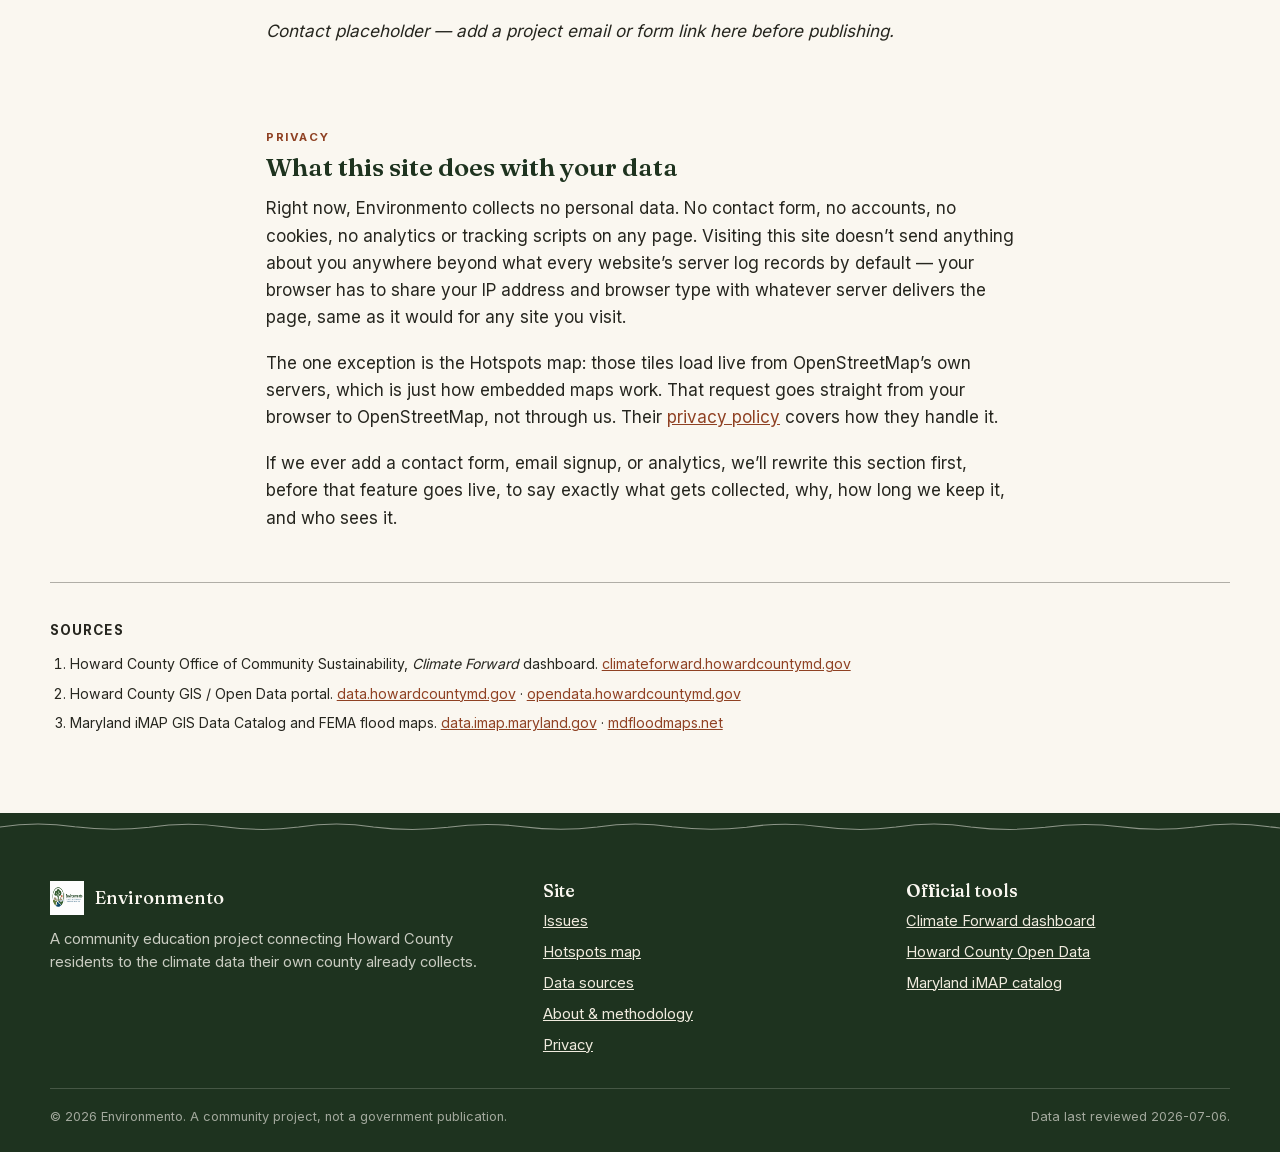
==== commit d3dfe3ee: "Rewrite homepage, About, Data page, and hotspot copy in a plainer voice Same facts and citations thr" ====
--- a/pages/about.html
+++ b/pages/about.html
@@ -49,8 +49,8 @@
     <section class="wrap section--tight prose reveal">
       <span class="eyebrow">Mission</span>
       <h2>Make the county&rsquo;s own data legible</h2>
-      <p>Howard County already collects and publishes serious climate, flood, and land-use data. The problem isn&rsquo;t a lack of information &mdash; it&rsquo;s that most of it lives in dashboards and GIS layers built for planners and engineers, not for a resident trying to answer a simple question: does my street flood, does my neighborhood run hot, and what, if anything, is being done about it.</p>
-      <p>This site exists to answer those questions in plain language, with every claim traceable back to a named public source, and to point residents toward the county&rsquo;s own tools for anything that requires property-level precision rather than a countywide overview.</p>
+      <p>Howard County already collects and publishes serious climate, flood, and land-use data. The trouble is where it lives: dashboards and GIS layers built for planners and engineers, not for someone who just wants to know if their street floods, if their neighborhood runs hot, or what&rsquo;s being done about either one.</p>
+      <p>This site tries to answer those questions in plain language. Every claim traces back to a named public source, and anywhere you need property-level precision instead of a countywide overview, we point you to the county&rsquo;s own tools.</p>
     </section>
 
     <section class="wrap section--tight reveal">
@@ -63,7 +63,7 @@
         </li>
         <li>
           <dt>How hotspots are chosen</dt>
-          <dd>Each entry in the hotspots map corresponds to a location specifically named or ranked in one of the three sources above &mdash; not a general assumption about a neighborhood. Severity labels (high / elevated) reflect the relative language used in the source material, not a new scoring system we invented.</dd>
+          <dd>Every entry on the hotspots map is a location specifically named or ranked in one of the three sources above, never a guess about a neighborhood we haven&rsquo;t seen data on. Severity labels (high / elevated) come from the language used in the source material itself, not a scoring system we made up.</dd>
         </li>
         <li>
           <dt>What this site doesn&rsquo;t do</dt>
@@ -90,9 +90,9 @@
     <section class="wrap section--tight prose reveal" id="privacy">
       <span class="eyebrow">Privacy</span>
       <h2>What this site does with your data</h2>
-      <p>As of this site&rsquo;s last update, Environmento collects no personal data at all. There is no contact form, no account system, no cookies, and no analytics or tracking scripts running on any page &mdash; visiting this site doesn&rsquo;t send anything about you anywhere beyond the standard server logs any web host keeps (like every website, your browser necessarily shares your IP address and browser type with whichever server delivers the page).</p>
-      <p>Map tiles on the Hotspots page are loaded live from OpenStreetMap&rsquo;s tile servers, which is how any embedded map works; that request goes directly from your browser to OpenStreetMap, not through Environmento. See <a href="https://wiki.osmfoundation.org/wiki/Privacy_Policy" target="_blank" rel="noopener">OpenStreetMap Foundation&rsquo;s privacy policy</a> for how they handle that.</p>
-      <p>If a contact form, email signup, or analytics tool is added to this site in the future, this section will be rewritten before that feature goes live to disclose exactly what&rsquo;s collected, why, how long it&rsquo;s kept, and who it&rsquo;s shared with &mdash; not after the fact.</p>
+      <p>Right now, Environmento collects no personal data. No contact form, no accounts, no cookies, no analytics or tracking scripts on any page. Visiting this site doesn&rsquo;t send anything about you anywhere beyond what every website&rsquo;s server log records by default &mdash; your browser has to share your IP address and browser type with whatever server delivers the page, same as it would for any site you visit.</p>
+      <p>The one exception is the Hotspots map: those tiles load live from OpenStreetMap&rsquo;s own servers, which is just how embedded maps work. That request goes straight from your browser to OpenStreetMap, not through us. Their <a href="https://wiki.osmfoundation.org/wiki/Privacy_Policy" target="_blank" rel="noopener">privacy policy</a> covers how they handle it.</p>
+      <p>If we ever add a contact form, email signup, or analytics, we&rsquo;ll rewrite this section first, before that feature goes live, to say exactly what gets collected, why, how long we keep it, and who sees it.</p>
     </section>
 
     <section class="wrap citations">
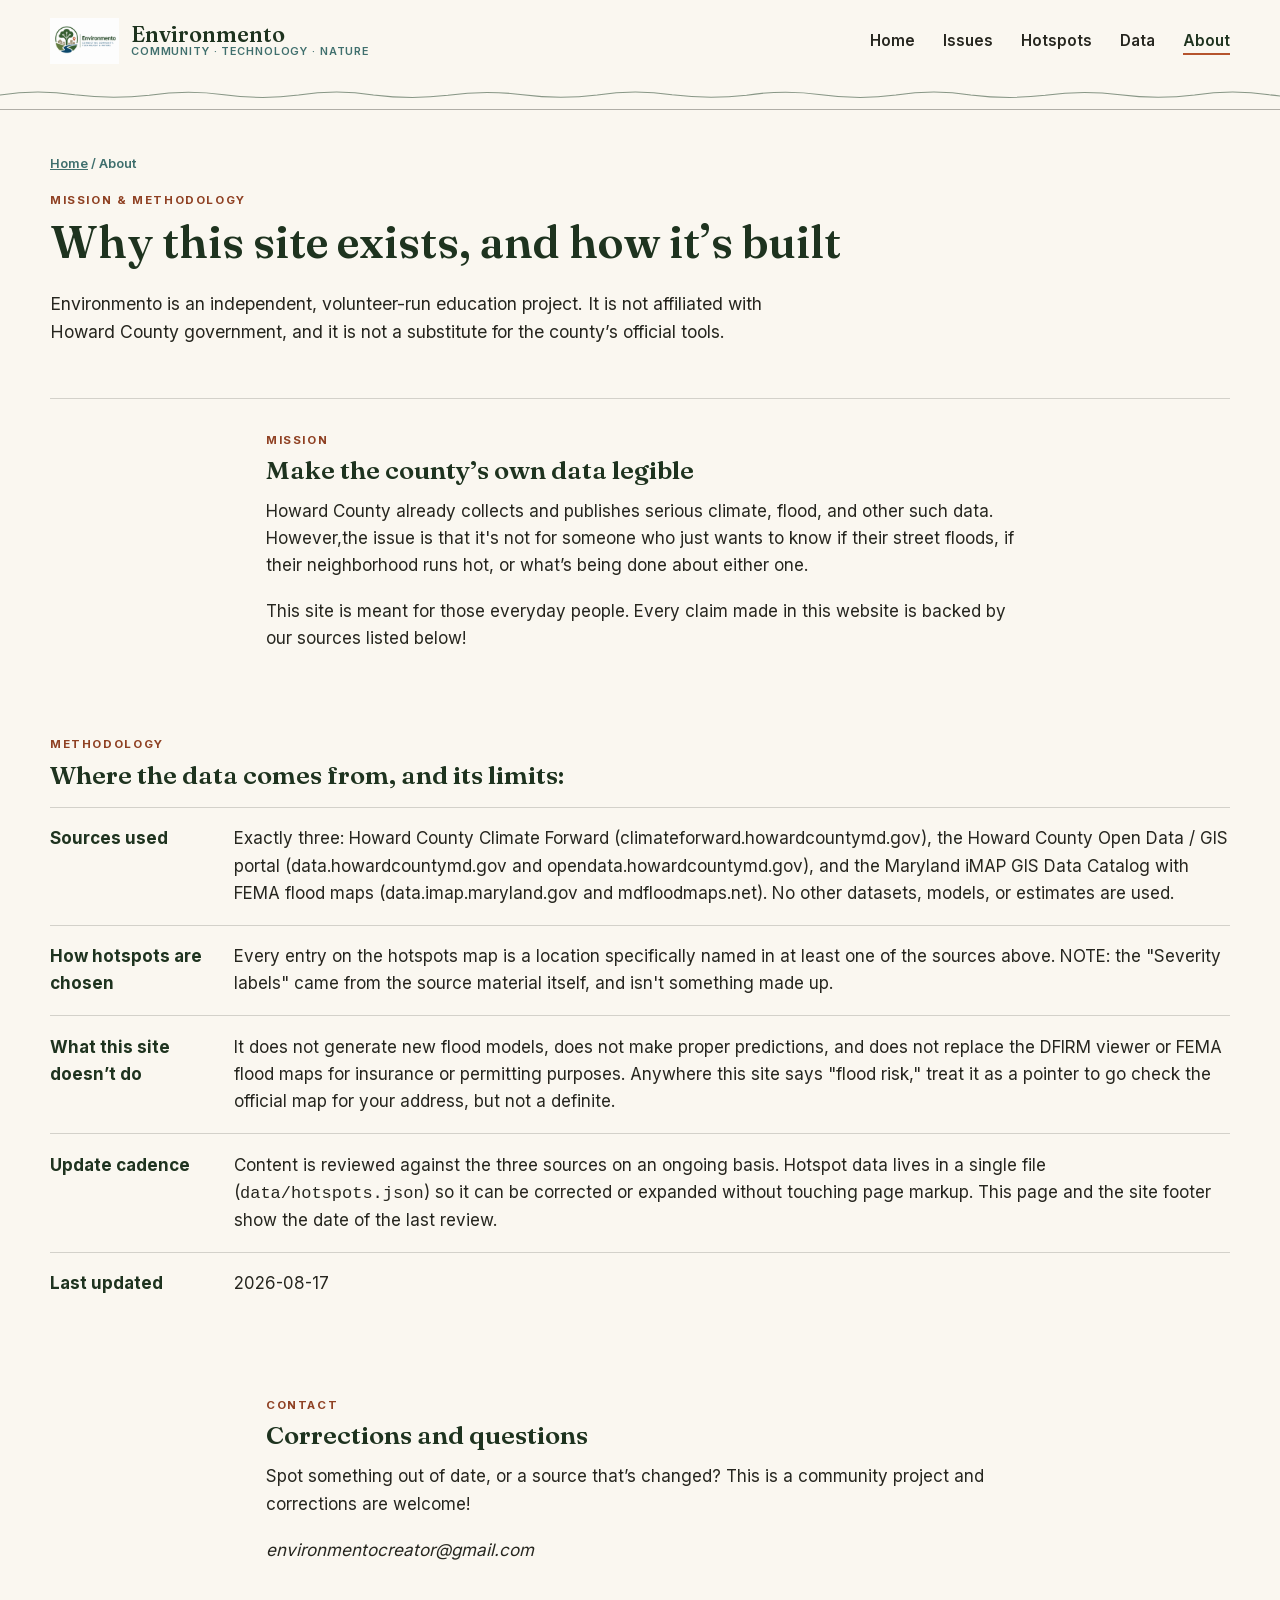
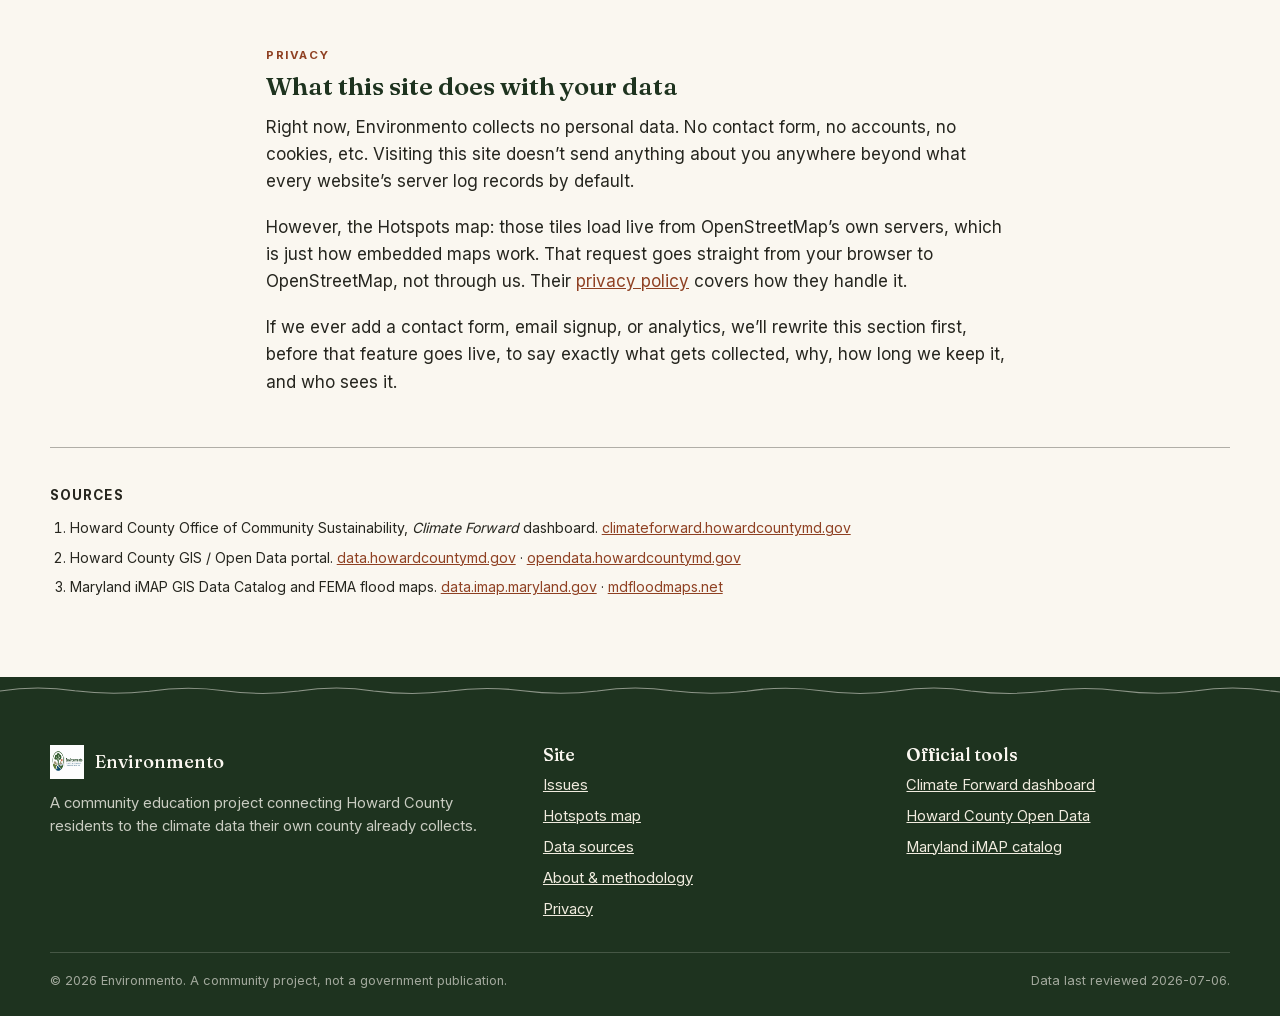
==== commit 184b1839: "Tweak wording Tweak wording for more real talk, something users would appreciate." ====
--- a/pages/about.html
+++ b/pages/about.html
@@ -49,13 +49,13 @@
     <section class="wrap section--tight prose reveal">
       <span class="eyebrow">Mission</span>
       <h2>Make the county&rsquo;s own data legible</h2>
-      <p>Howard County already collects and publishes serious climate, flood, and land-use data. The trouble is where it lives: dashboards and GIS layers built for planners and engineers, not for someone who just wants to know if their street floods, if their neighborhood runs hot, or what&rsquo;s being done about either one.</p>
-      <p>This site tries to answer those questions in plain language. Every claim traces back to a named public source, and anywhere you need property-level precision instead of a countywide overview, we point you to the county&rsquo;s own tools.</p>
+      <p>Howard County already collects and publishes serious climate, flood, and other such data. However,the issue is that it's not for someone who just wants to know if their street floods, if their neighborhood runs hot, or what&rsquo;s being done about either one.</p>
+      <p>This site is meant for those everyday people. Every claim made in this website is backed by our sources listed below!</p>
     </section>
 
     <section class="wrap section--tight reveal">
       <span class="eyebrow">Methodology</span>
-      <h2>Where the data comes from, and its limits</h2>
+      <h2>Where the data comes from, and its limits:</h2>
       <dl class="methodology-list">
         <li>
           <dt>Sources used</dt>
@@ -63,11 +63,11 @@
         </li>
         <li>
           <dt>How hotspots are chosen</dt>
-          <dd>Every entry on the hotspots map is a location specifically named or ranked in one of the three sources above, never a guess about a neighborhood we haven&rsquo;t seen data on. Severity labels (high / elevated) come from the language used in the source material itself, not a scoring system we made up.</dd>
+          <dd>Every entry on the hotspots map is a location specifically named in at least one of the sources above. NOTE: the "Severity labels" came from the source material itself, and isn't something made up.</dd>
         </li>
         <li>
           <dt>What this site doesn&rsquo;t do</dt>
-          <dd>It does not generate new flood models, does not make property-level hazard determinations, and does not replace the DFIRM viewer or FEMA flood maps for insurance or permitting purposes. Anywhere this site says "flood risk," treat it as a pointer to go check the official map for your address.</dd>
+          <dd>It does not generate new flood models, does not make proper predictions, and does not replace the DFIRM viewer or FEMA flood maps for insurance or permitting purposes. Anywhere this site says "flood risk," treat it as a pointer to go check the official map for your address, but not a definite.</dd>
         </li>
         <li>
           <dt>Update cadence</dt>
@@ -75,7 +75,7 @@
         </li>
         <li>
           <dt>Last updated</dt>
-          <dd>2026-07-06</dd>
+          <dd>2026-08-17</dd>
         </li>
       </dl>
     </section>
@@ -83,15 +83,15 @@
     <section class="wrap section--tight prose reveal">
       <span class="eyebrow">Contact</span>
       <h2>Corrections and questions</h2>
-      <p>Spot something out of date, or a source that&rsquo;s changed? This is a community project and corrections are welcome.</p>
-      <p><em>Contact placeholder &mdash; add a project email or form link here before publishing.</em></p>
+      <p>Spot something out of date, or a source that&rsquo;s changed? This is a community project and corrections are welcome!</p>
+      <p><em>environmentocreator@gmail.com</em></p>
     </section>
 
     <section class="wrap section--tight prose reveal" id="privacy">
       <span class="eyebrow">Privacy</span>
       <h2>What this site does with your data</h2>
-      <p>Right now, Environmento collects no personal data. No contact form, no accounts, no cookies, no analytics or tracking scripts on any page. Visiting this site doesn&rsquo;t send anything about you anywhere beyond what every website&rsquo;s server log records by default &mdash; your browser has to share your IP address and browser type with whatever server delivers the page, same as it would for any site you visit.</p>
-      <p>The one exception is the Hotspots map: those tiles load live from OpenStreetMap&rsquo;s own servers, which is just how embedded maps work. That request goes straight from your browser to OpenStreetMap, not through us. Their <a href="https://wiki.osmfoundation.org/wiki/Privacy_Policy" target="_blank" rel="noopener">privacy policy</a> covers how they handle it.</p>
+      <p>Right now, Environmento collects no personal data. No contact form, no accounts, no cookies, etc. Visiting this site doesn&rsquo;t send anything about you anywhere beyond what every website&rsquo;s server log records by default.</p>
+      <p>However, the Hotspots map: those tiles load live from OpenStreetMap&rsquo;s own servers, which is just how embedded maps work. That request goes straight from your browser to OpenStreetMap, not through us. Their <a href="https://wiki.osmfoundation.org/wiki/Privacy_Policy" target="_blank" rel="noopener">privacy policy</a> covers how they handle it.</p>
       <p>If we ever add a contact form, email signup, or analytics, we&rsquo;ll rewrite this section first, before that feature goes live, to say exactly what gets collected, why, how long we keep it, and who sees it.</p>
     </section>
 
